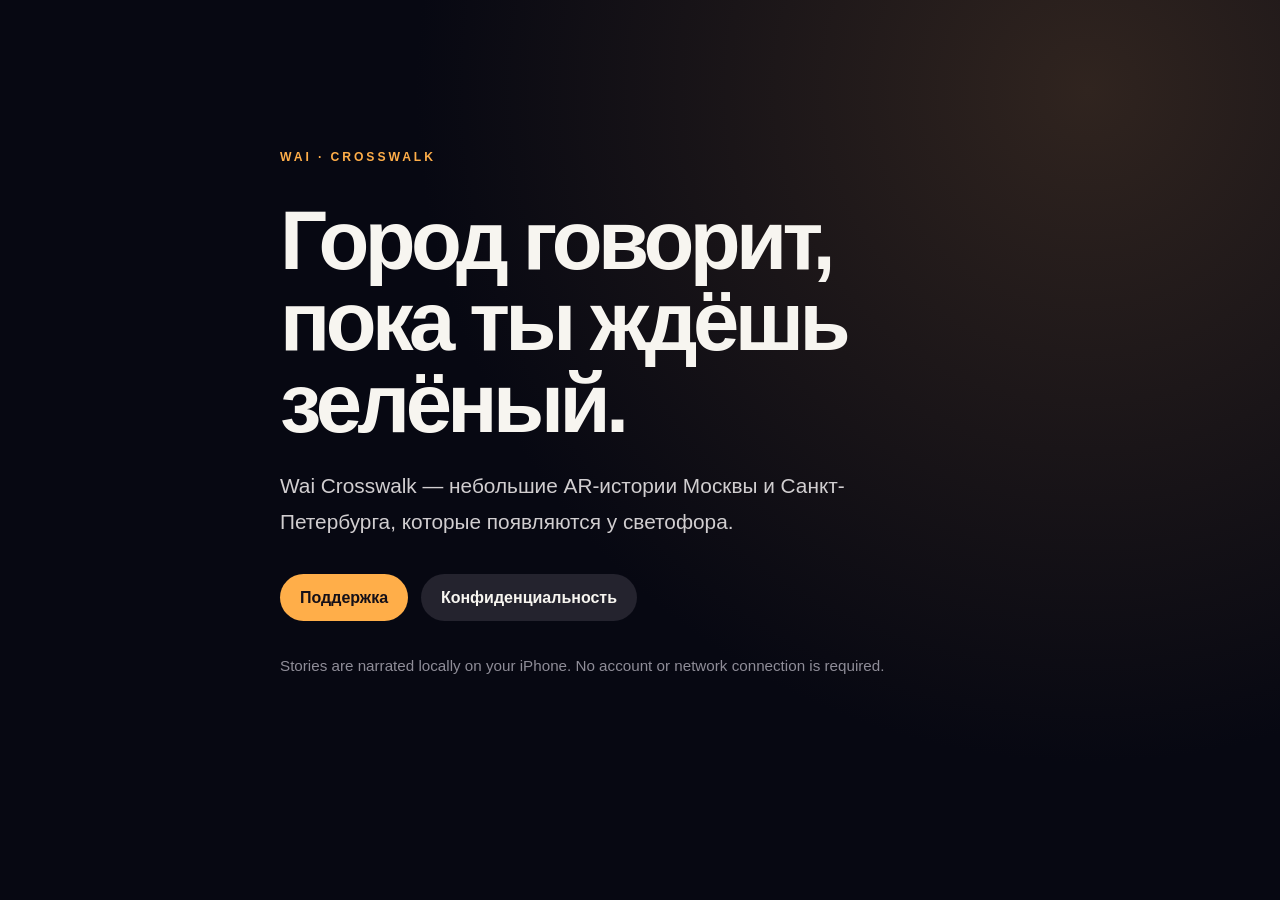
==== index.html @ fcaf1896 "feat: publish Wai Crosswalk support pages" ====
<!doctype html>
<html lang="ru">
<head>
  <meta charset="utf-8">
  <meta name="viewport" content="width=device-width, initial-scale=1">
  <title>Wai Crosswalk</title>
  <link rel="stylesheet" href="styles.css">
</head>
<body>
  <main class="shell">
    <p class="eyebrow">WAI · CROSSWALK</p>
    <h1>Город говорит,<br>пока ты ждёшь зелёный.</h1>
    <p class="lead">Wai Crosswalk — небольшие AR-истории Москвы и Санкт-Петербурга, которые появляются у светофора.</p>
    <nav>
      <a class="button" href="support/">Поддержка</a>
      <a class="button secondary" href="privacy/">Конфиденциальность</a>
    </nav>
    <p class="muted">Stories are narrated locally on your iPhone. No account or network connection is required.</p>
  </main>
</body>
</html>
---- styles.css ----
:root {
  color-scheme: dark;
  font-family: -apple-system, BlinkMacSystemFont, "SF Pro Display", sans-serif;
  background: #070812;
  color: #f7f5f0;
}

* { box-sizing: border-box; }

body {
  margin: 0;
  min-height: 100vh;
  background: radial-gradient(circle at 85% 10%, #30241f 0, #070812 42rem);
}

.shell {
  width: min(720px, calc(100% - 40px));
  margin: 0 auto;
  padding: 15vh 0 12vh;
}

.document { padding-top: 9vh; }

.eyebrow {
  color: #ffae49;
  font-size: .76rem;
  font-weight: 800;
  letter-spacing: .24em;
}

h1 {
  max-width: 680px;
  margin: 2rem 0 1.5rem;
  font-size: clamp(2.4rem, 8vw, 5.2rem);
  line-height: .98;
  letter-spacing: -.055em;
}

h2 {
  margin: 2.6rem 0 .7rem;
  color: #ffae49;
  font-size: 1.25rem;
}

p, li { font-size: 1.08rem; line-height: 1.7; }
.lead { max-width: 620px; color: #d1ced0; font-size: 1.3rem; }
.muted { color: #8f8d98; font-size: .95rem; }

nav { display: flex; flex-wrap: wrap; gap: .8rem; margin: 2.2rem 0 2rem; }
.button {
  display: inline-block;
  padding: .9rem 1.25rem;
  border-radius: 999px;
  background: #ffae49;
  color: #151018;
  font-weight: 750;
  text-decoration: none;
}
.button.secondary { background: #24232e; color: #f7f5f0; }
a { color: #ffae49; }
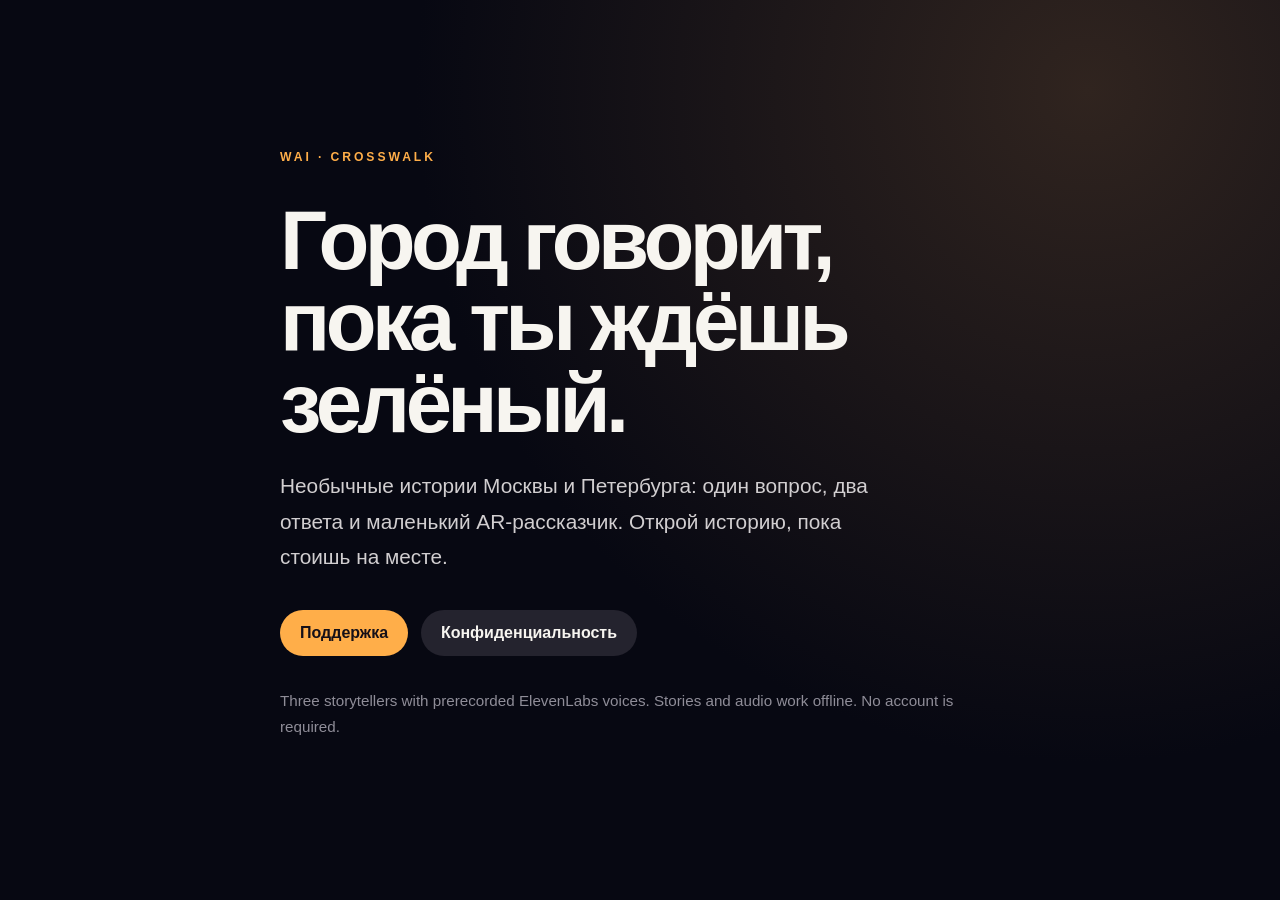
==== commit 77b50bcc: "Update support and privacy for offline recorded narration" ====
--- a/index.html
+++ b/index.html
@@ -10,12 +10,12 @@
   <main class="shell">
     <p class="eyebrow">WAI · CROSSWALK</p>
     <h1>Город говорит,<br>пока ты ждёшь зелёный.</h1>
-    <p class="lead">Wai Crosswalk — небольшие AR-истории Москвы и Санкт-Петербурга, которые появляются у светофора.</p>
+    <p class="lead">Необычные истории Москвы и Петербурга: один вопрос, два ответа и маленький AR-рассказчик. Открой историю, пока стоишь на месте.</p>
     <nav>
       <a class="button" href="support/">Поддержка</a>
       <a class="button secondary" href="privacy/">Конфиденциальность</a>
     </nav>
-    <p class="muted">Stories are narrated locally on your iPhone. No account or network connection is required.</p>
+    <p class="muted">Three storytellers with prerecorded ElevenLabs voices. Stories and audio work offline. No account is required.</p>
   </main>
 </body>
 </html>
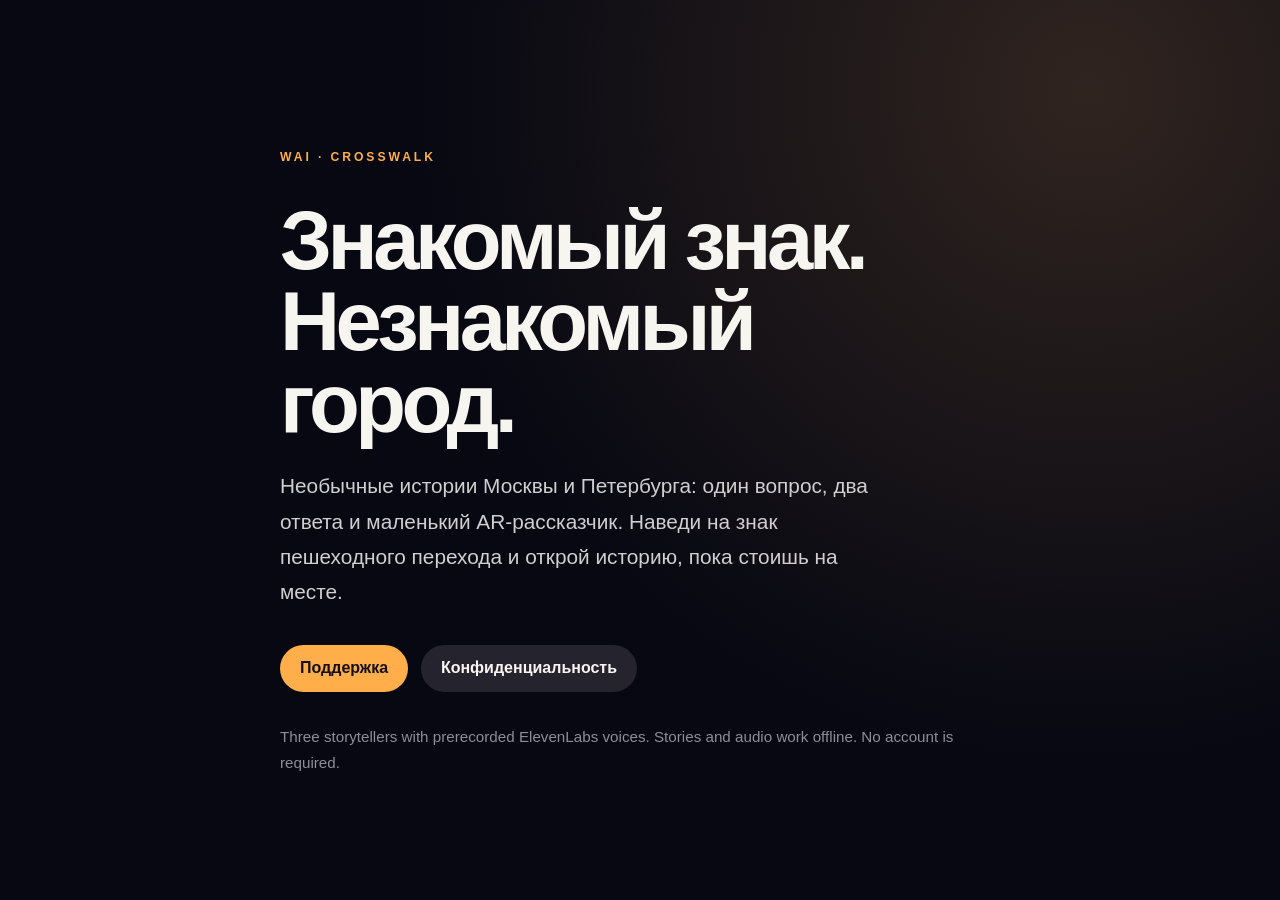
==== commit 3f82b2b2: "Describe pedestrian sign activation and pause behavior" ====
--- a/index.html
+++ b/index.html
@@ -9,8 +9,8 @@
 <body>
   <main class="shell">
     <p class="eyebrow">WAI · CROSSWALK</p>
-    <h1>Город говорит,<br>пока ты ждёшь зелёный.</h1>
-    <p class="lead">Необычные истории Москвы и Петербурга: один вопрос, два ответа и маленький AR-рассказчик. Открой историю, пока стоишь на месте.</p>
+    <h1>Знакомый знак.<br>Незнакомый город.</h1>
+    <p class="lead">Необычные истории Москвы и Петербурга: один вопрос, два ответа и маленький AR-рассказчик. Наведи на знак пешеходного перехода и открой историю, пока стоишь на месте.</p>
     <nav>
       <a class="button" href="support/">Поддержка</a>
       <a class="button secondary" href="privacy/">Конфиденциальность</a>
